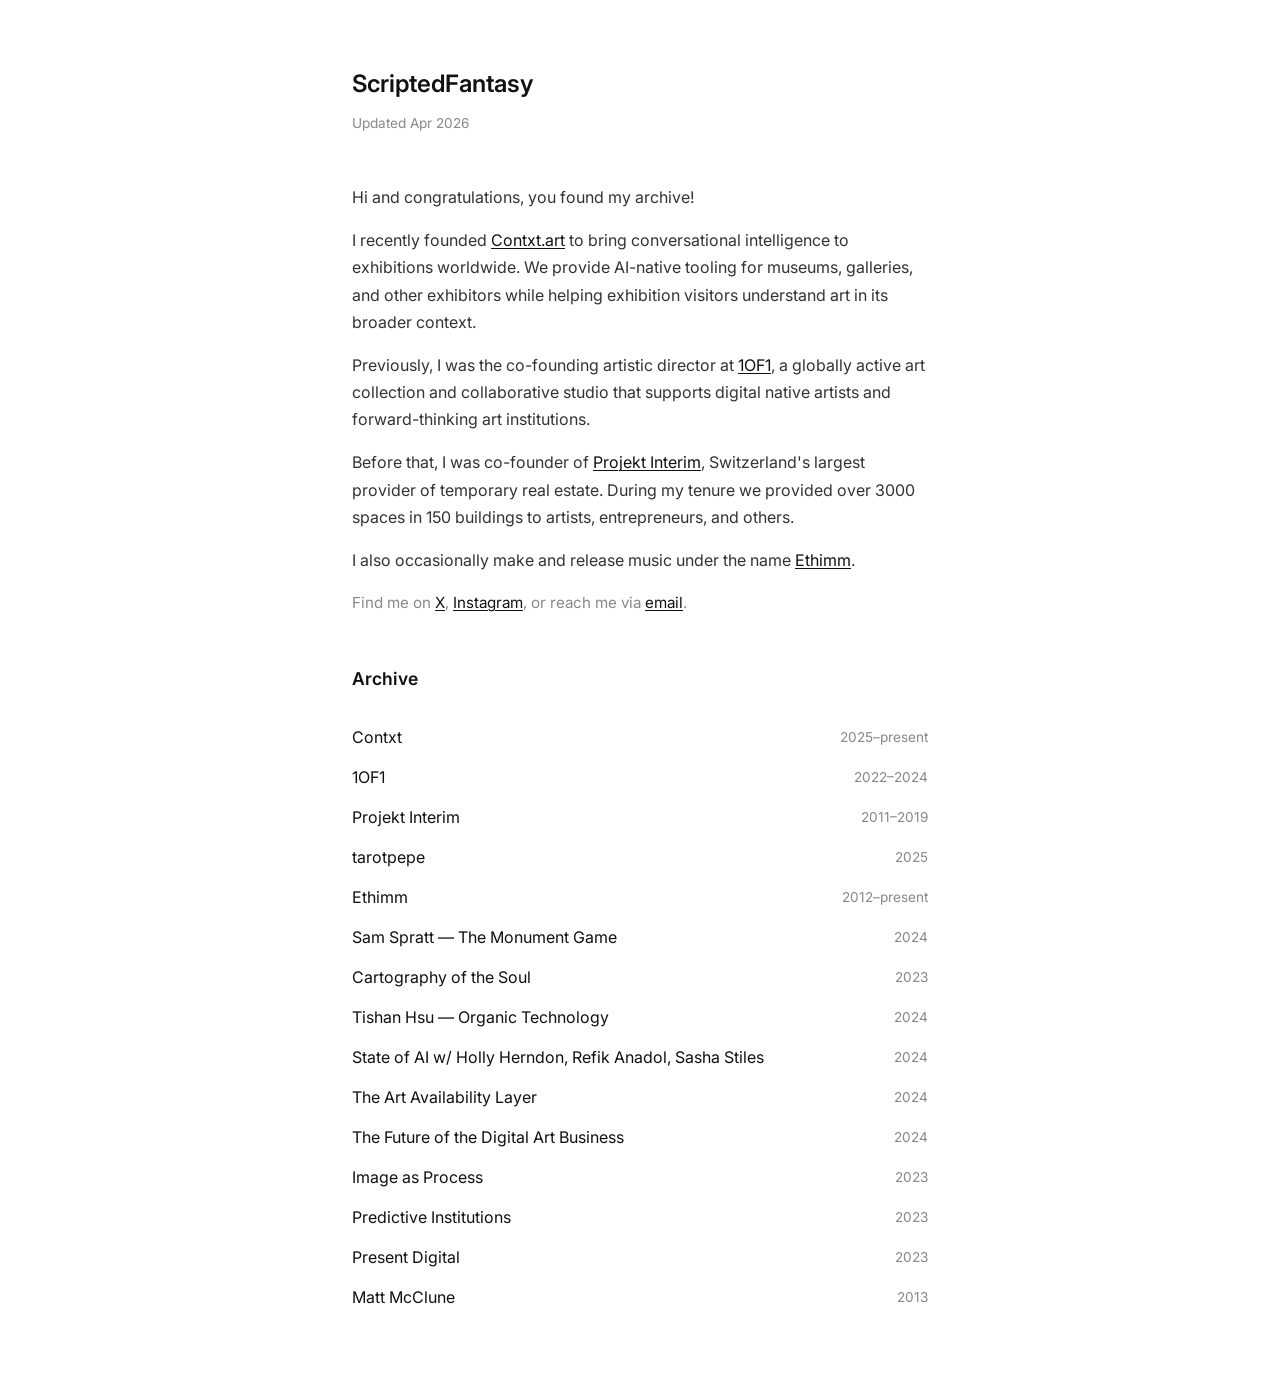
==== index.html @ c8d17e35 "Site rebuild: static HTML with accordion layout, all content from Cargo export - Single-page archive" ====
<!DOCTYPE html>
<html lang="en">
<head>
  <meta charset="utf-8">
  <meta name="viewport" content="width=device-width, initial-scale=1">
  <title>ScriptedFantasy</title>
  <meta name="description" content="ScriptedFantasy — Companies, projects, curated writing, and public speaking by Lukas Amacher.">
  <meta property="og:title" content="ScriptedFantasy">
  <meta property="og:description" content="Companies, projects, curated writing, and public speaking.">
  <meta property="og:type" content="website">
  <meta property="og:url" content="https://scriptedfantasy.net/">
  <link rel="canonical" href="https://scriptedfantasy.net/">
  <link rel="preconnect" href="https://fonts.googleapis.com">
  <link rel="preconnect" href="https://fonts.gstatic.com" crossorigin>
  <link rel="stylesheet" href="https://fonts.googleapis.com/css2?family=Inter:wght@400;500;600&display=swap">
  <link rel="stylesheet" href="/css/style.css">
  <script type="application/ld+json">
  {
    "@context": "https://schema.org",
    "@type": "Person",
    "url": "https://scriptedfantasy.net",
    "sameAs": [
      "https://x.com/scrptdfntsy",
      "https://www.instagram.com/scriptedfantasy/"
    ],
    "knowsAbout": ["digital art", "art collecting", "AI art", "curation", "music production"],
    "affiliation": [
      { "@type": "Organization", "name": "Contxt", "url": "https://contxt.art" },
      { "@type": "Organization", "name": "1OF1" },
      { "@type": "Organization", "name": "Projekt Interim" }
    ]
  }
  </script>
</head>
<body>

  <header class="site-header">
    <h1>ScriptedFantasy</h1>
    <time datetime="2026-04">Updated Apr 2026</time>
  </header>

  <section class="bio" aria-label="About">
    <p>Hi and congratulations, you found my archive!</p>
    <p>I recently founded <a href="https://contxt.art/" target="_blank" rel="noopener">Contxt.art</a> to bring conversational intelligence to exhibitions worldwide. We provide AI-native tooling for museums, galleries, and other exhibitors while helping exhibition visitors understand art in its broader context.</p>
    <p>Previously, I was the co-founding artistic director at <a href="#1of1">1OF1</a>, a globally active art collection and collaborative studio that supports digital native artists and forward-thinking art institutions.</p>
    <p>Before that, I was co-founder of <a href="#projekt-interim">Projekt Interim</a>, Switzerland's largest provider of temporary real estate. During my tenure we provided over 3000 spaces in 150 buildings to artists, entrepreneurs, and others.</p>
    <p>I also occasionally make and release music under the name <a href="#ethimm">Ethimm</a>.</p>
    <p class="contact">
      Find me on <a href="https://x.com/scrptdfntsy" target="_blank" rel="noopener">X</a>,
      <a href="https://www.instagram.com/scriptedfantasy/" target="_blank" rel="noopener">Instagram</a>,
      or reach me via <a href="mailto:hello@scriptedfantasy.net">email</a>.
    </p>
  </section>

  <section aria-label="Archive">
    <h2 class="section-title">Archive</h2>

    <details class="accordion" id="contxt">
      <summary>
        <span class="accordion-title">Contxt</span>
        <time datetime="2025">2025–present</time>
      </summary>
      <article class="accordion-content">
        <p><a href="https://contxt.art/" target="_blank" rel="noopener">contxt.art</a> — Conversational intelligence for exhibitions worldwide. AI-native tooling for museums, galleries, and exhibitors.</p>
      </article>
    </details>

    <details class="accordion" id="1of1">
      <summary>
        <span class="accordion-title">1OF1</span>
        <time datetime="2022/2024">2022–2024</time>
      </summary>
      <article class="accordion-content">
        <p>I co-founded 1OF1 early 2022 and remained there as artistic and managing director until the end of 2024. 1OF1 collaborates with forward thinking artists and institutions by collecting, contextualizing and supporting art of the digital age.</p>
        <p>At 1OF1, we built a 40M USD art collection and supported artists and institutions in a variety of ways. We dedicated ourselves to identifying and preserving the defining 21st-century artworks and empowered our artists actively with tailor made collaborative projects, while tackling challenges that are native to digital first collecting.</p>
        <p>During my time as co-founding artistic and managing director 1OF1 collaborated with venues such as MoMA, NYC, M+, Hong Kong, Serpentine Galleries, London, Castello di Rivoli, Torino, Crystal Bridges, Bentonville among others. We executed projects with Beeple, Refik Anadol, Holly Herndon &amp; Mat Dryhurst, Urs Fischer, Sasha Stiles, and many other artists.</p>

        <h3>The Call — Holly Herndon &amp; Mat Dryhurst</h3>
        <p>A collaboration between artists Holly Herndon and Mat Dryhurst, and Serpentine Arts Technologies, The Call proposes new cultural, legal, and technical rituals for art in the age of AI and was proudly supported by 1OF1.</p>
        <figure><img src="/assets/media/Projects_The-Call_SerpentineGallery_HHMD03119_B2-1335x1001.jpg" alt="The Call installation at Serpentine Gallery" loading="lazy"></figure>
        <figure><img src="/assets/media/Projects_The-Call_SerpentineGallery_HHMD03131_B2-1336x1001.jpg" alt="The Call installation view at Serpentine Gallery" loading="lazy"></figure>
        <figure><img src="/assets/media/Projects_The-Call_SerpentineGallery_HHMD03452_B2-751x1001.jpg" alt="The Call detail view at Serpentine Gallery" loading="lazy"></figure>
        <p class="press-links">Selected Press: <a href="https://www.theartnewspaper.com/2024/10/04/all-together-now-artists-holly-herndon-and-mat-dryhurst-ai-choir-serpentine" target="_blank" rel="noopener">Art Newspaper</a>, <a href="https://artreview.com/holly-herndon-and-mat-dryhurst-the-ghosts-of-machine-learning-serpentine-artificial-intelligence/" target="_blank" rel="noopener">ArtReview</a>, <a href="https://www.anothermag.com/art-photography/15858/art-in-the-age-of-ai-holly-herndon-mat-dryhurst-with-hans-ulrich-obrist" target="_blank" rel="noopener">AnOther Mag</a>, <a href="https://www.e-flux.com/criticism/641034/holly-herndon-and-mat-dryhurst-s-the-call" target="_blank" rel="noopener">e-flux</a></p>

        <h3>Refik Anadol — Unsupervised &amp; Echoes of the Earth</h3>
        <p>1OF1 supported significant exhibitions by Refik Anadol including Unsupervised at MoMA, NYC and Echoes of the Earth, Living Archive at Serpentine Galleries in London.</p>
        <figure><img src="/assets/media/Collection_Images_Refik-Anadol---Serpentine-1.jpg" alt="Refik Anadol exhibition at Serpentine Galleries" loading="lazy"></figure>
        <figure><img src="/assets/media/Collection_Images_Refik-Anadol---Serpentine-2.jpg" alt="Refik Anadol Echoes of the Earth at Serpentine" loading="lazy"></figure>
        <figure><img src="/assets/media/Projects_Unsupervised_Unsupervised.jpg" alt="Refik Anadol Unsupervised at MoMA" loading="lazy"></figure>
        <p class="press-links">Selected Press: <a href="https://www.artforum.com/news/moma-acquires-refik-anadols-unsupervised-517497/" target="_blank" rel="noopener">Artforum</a>, <a href="https://www.culturedmag.com/article/2023/02/14/refik-anadol-artificial-intelligence-artist" target="_blank" rel="noopener">Cultured</a>, <a href="https://www.nytimes.com/2022/12/15/arts/design/refik-anadol-unsupervised-moma-review.html" target="_blank" rel="noopener">NYT</a>, <a href="https://www.rightclicksave.com/article/the-interview-refik-anadol-moma" target="_blank" rel="noopener">Right Click Save</a>, <a href="https://www.theartnewspaper.com/2024/04/05/on-process-refik-anadol-seeks-to-demystify-ai-art-by-showing-how-it-is-put-together" target="_blank" rel="noopener">Art Newspaper</a>, <a href="https://www.economist.com/culture/2024/02/20/refik-anadols-use-of-ai-has-made-him-the-artist-of-the-moment" target="_blank" rel="noopener">Economist</a></p>

        <h3>Beeple — Human One World Tour</h3>
        <p>1OF1 initiated a global world tour of Beeple's seminal Human One with stops at Castello di Rivoli, M+, Crystal Bridges, Deji Museum and Mori Art Museum.</p>
        <figure><img src="/assets/media/Projects_Human-One_H1-at-CB.jpg" alt="Beeple Human One at Crystal Bridges" loading="lazy"></figure>
        <figure><img src="/assets/media/Projects_Human-One_H1-Castello-Square.jpg" alt="Beeple Human One at Castello di Rivoli" loading="lazy"></figure>
        <p class="press-links">Selected Press &amp; Curatorial Writing: <a href="https://www.castellodirivoli.org/en/mike-winkelmann-alias-beeple-in-conversation-with-carolyn-christov-bakargiev-season-ii-episode-i/" target="_blank" rel="noopener">Everymonths</a>, <a href="https://www.mplus.org.hk/en/magazine/critique-on-digital-artist-beeple-nft-artwork-everydays-and-video-sculpture-human-one/" target="_blank" rel="noopener">An Infinite Journey in the Virtual Realm</a>, <a href="https://www.wsj.com/arts-culture/fine-art/the-latest-sign-that-beeple-has-truly-arrived-an-exhibit-at-an-italian-art-museum-11649682005" target="_blank" rel="noopener">WSJ</a>, <a href="https://www.sueddeutsche.de/kultur/carolyn-christov-bakargiev-kunst-zeitgenoessische-kunst-beeple-nft-1.5591423" target="_blank" rel="noopener">Sueddeutsche Zeitung</a>, <a href="https://artasiapacific.com/people/walking-into-the-future-interview-with-beeple" target="_blank" rel="noopener">Art Asia Pacific</a>, <a href="https://www.theartnewspaper.com/2023/07/27/beeple-sculpture-human-one-crystal-bridges-museum" target="_blank" rel="noopener">Art Newspaper</a>, <a href="https://www.chinadailyhk.com/hk/article/304530" target="_blank" rel="noopener">China Daily</a></p>
      </article>
    </details>

    <details class="accordion" id="projekt-interim">
      <summary>
        <span class="accordion-title">Projekt Interim</span>
        <time datetime="2011/2019">2011–2019</time>
      </summary>
      <article class="accordion-content">
        <p>I co-founded Projekt Interim, Switzerland's largest provider for temporary real-estate targeted towards artists, creatives, startups and others in 2011. I bootstrapped the project from scratch with my partners and remained with the company until 2019. When I left, we had 3000 tenants in 150 properties across Switzerland.</p>
      </article>
    </details>
    <details class="accordion" id="tarotpepe">
      <summary>
        <span class="accordion-title">tarotpepe</span>
        <time datetime="2025">2025</time>
      </summary>
      <article class="accordion-content">
        <p>In early 2025 I generated a suite of Pepe themed tarot cards and built a chatbot on the eliza framework available on telegram and X. Pepe, like tarot, is the perfect vessel for projection. Both their meanings are relative and they are regularly co-opted by a variety of sociodemographic groups and contexts for their own respective purposes.</p>
        <p>tarotpepe's character is geared towards the crypto community, trained on jungian psycho-analytics, meme-theory and market philosophy. He delivers uncannily funny advice and help in all types of life situations. Currently active on telegram and X.</p>
        <figure><img src="/assets/media/tarotpepe.png" alt="tarotpepe tarot card designs" loading="lazy"></figure>
      </article>
    </details>

    <details class="accordion" id="ethimm">
      <summary>
        <span class="accordion-title">Ethimm</span>
        <time datetime="2012">2012–present</time>
      </summary>
      <article class="accordion-content">
        <p>I write, sing, perform and produce under the name Ethimm since 2012 through labels Light of other Days, Subject to Restriction Discs and my own No Sense Necessary.</p>
        <h3>Selected Records</h3>
        <iframe style="border:0;width:100%;height:120px;" src="https://bandcamp.com/EmbeddedPlayer/album=1151545200/size=large/bgcol=ffffff/linkcol=0687f5/tracklist=false/artwork=small/transparent=true/" seamless loading="lazy"><a href="https://ethimm.bandcamp.com/album/emergency-exit">Emergency Exit by Ethimm</a></iframe>
        <iframe style="border:0;width:100%;height:120px;" src="https://bandcamp.com/EmbeddedPlayer/track=3623197472/size=large/bgcol=ffffff/linkcol=0687f5/tracklist=false/artwork=small/transparent=true/" seamless loading="lazy"><a href="https://ethimm.bandcamp.com/track/emotional-men">Emotional Men by Ethimm</a></iframe>
        <iframe style="border:0;width:100%;height:120px;" src="https://bandcamp.com/EmbeddedPlayer/album=468072079/size=large/bgcol=ffffff/linkcol=0687f5/tracklist=false/artwork=small/transparent=true/" seamless loading="lazy"><a href="https://ethimm.bandcamp.com/album/ethimm-remixes-ft-prins-thomas-fuga-ronto-gabe-gurnsey">Ethimm Remixes ft Prins Thomas, Fuga Ronto &amp; Gabe Gurnsey</a></iframe>
        <iframe style="border:0;width:100%;height:120px;" src="https://bandcamp.com/EmbeddedPlayer/album=290574566/size=large/bgcol=ffffff/linkcol=0687f5/tracklist=false/artwork=small/transparent=true/" seamless loading="lazy"><a href="https://ethimm.bandcamp.com/album/ethimm">Ethimm by Ethimm</a></iframe>
        <iframe style="border:0;width:100%;height:120px;" src="https://bandcamp.com/EmbeddedPlayer/album=3419187337/size=large/bgcol=ffffff/linkcol=0687f5/tracklist=false/artwork=small/transparent=true/" seamless loading="lazy"><a href="https://ethimm.bandcamp.com/album/golden-days">Golden Days by Ethimm</a></iframe>

        <h3>Selected Performances</h3>
        <figure><iframe width="100%" height="315" src="https://www.youtube.com/embed/rgQZSJ_12Vc" frameborder="0" allowfullscreen loading="lazy" title="Ethimm performance"></iframe></figure>
        <figure><iframe width="100%" height="315" src="https://www.youtube.com/embed/Q2pjCL9_QSs" frameborder="0" allowfullscreen loading="lazy" title="Ethimm performance"></iframe></figure>
        <figure>
          <a href="https://www.3sat.de/kultur/musik/ethimm-102.html" target="_blank" rel="noopener"><img src="/assets/media/Bildschirmfoto-2025-05-07-um-11.52.04.png" alt="Ethimm on 3sat" loading="lazy"></a>
          <figcaption>Ethimm on 3sat</figcaption>
        </figure>
        <p class="press-links">Selected Press: <a href="https://www.srf.ch/audio/ch-beats/vinylwoche-ethimm-bringt-sein-album-als-180-gramm-platte-raus?id=e909a1fc-53b0-4f5a-a05a-c1313ed43b34" target="_blank" rel="noopener">SRF</a>, <a href="https://www.coeval-magazine.com/coeval/ethimm" target="_blank" rel="noopener">Coeval</a>, <a href="https://45rpm.ch/ethimm-on-his-new-album-and-why-hes-experimenting-with-nfts/" target="_blank" rel="noopener">45RPM</a></p>
      </article>
    </details>
    <details class="accordion" id="sam-spratt">
      <summary>
        <span class="accordion-title">Sam Spratt — The Monument Game</span>
        <time datetime="2024">2024</time>
      </summary>
      <article class="accordion-content">
        <p>In 2024 I curated Sam Spratt's debut exhibition The Monument Game at Docks Cantiere Cucchini in Venice, Italy, during the Venice Biennale. The show was reviewed by <a href="https://www.artnews.com/art-news/artists/venice-biennale-sam-spratt-art-exhibition-monument-game-nfts-1234703518/" target="_blank" rel="noopener">Artnews</a>.</p>
        <figure><img src="/assets/media/Projects_TMG_TheMonumentGame-4-web.jpeg" alt="The Monument Game exhibition view" loading="lazy"></figure>
        <p>What is the role of painting in the rapidly changing world of digital media? In Sam Spratt's singular vision, painting becomes an intimate invitation for collective personal rediscovery. A series of refracted portraits, his Luci paintings follow an individual's attempt to outgrow atomization and learn to connect to a network larger than oneself. Based on the theme of reawakening, which emerged in Spratt's work following a catalytic event in his own life, Luci's world is inspired by our early hominid origins, Solomon's teachings on veracity, and the timeless hero's journey of pilgrimage, speaking to humankind's universal hopes and struggles, alongside the innate need for connection.</p>
        <p>In The Monument Game, Sam Spratt invites viewers to contemplate the many paths a life can take and how each decision results in divergent futures. Originally conceived as an online community experience and the game was first executed in August 2023. In Venice, The Monument Game debuts in physical space, challenging visitors via participatory mechanics to add to the work by leaving behind observations, feelings, thoughts, critiques, or confessions. The Monument Game asks the collective: are we all looking at the same world? Its players individually answer this question with a piece of their own lives: a communal digital varnish atop the artwork, written into the data of its surface in perpetuity. Sam Spratt offers a masterful take on the possibilities of digital painting, leveraging emergent social structures of online communities. In his practice he develops distinct roles for his collectors, viewers, and commentators, rendering them as players that are asked to challenge and support each other, acutely reflecting the realities of a contemporary life online.</p>
        <figure><img src="/assets/media/Projects_TMG_TheMonumentGame-14-web.jpeg" alt="The Monument Game installation" loading="lazy"></figure>
        <figure><img src="/assets/media/Projects_TMG_TheMonumentGame-3-web.jpeg" alt="The Monument Game detail" loading="lazy"></figure>
        <figure><img src="/assets/media/Projects_TMG_TheMonumentGame-6-web.jpeg" alt="The Monument Game overview" loading="lazy"></figure>
        <p class="press-links">Selected Press: <a href="https://www.artnews.com/art-news/artists/venice-biennale-sam-spratt-art-exhibition-monument-game-nfts-1234703518/" target="_blank" rel="noopener">Artnews</a>, <a href="https://www.artribune.com/progettazione/new-media/2024/05/mostre-arte-digitale-venezia/" target="_blank" rel="noopener">Artribune</a>, <a href="https://coolhunting.com/design/six-spectacular-art-interventions-during-the-60th-venice-biennale/" target="_blank" rel="noopener">Coolhunting</a>, <a href="https://art-frame.org/index.php/2024/05/10/stories-of-ruptures-and-rebirths-sam-spratts-the-monument-game-in-venice/" target="_blank" rel="noopener">Artframe</a>, <a href="https://outland.art/mitchell-f-chan-venice-diary/" target="_blank" rel="noopener">Outland</a></p>
      </article>
    </details>

    <details class="accordion" id="cartography-of-the-soul">
      <summary>
        <span class="accordion-title">Cartography of the Soul</span>
        <time datetime="2023">2023</time>
      </summary>
      <article class="accordion-content">
        <figure><img src="/assets/media/Projects_Cartography_Cartography-of-the-Soul---Exhibition-Space.jpg" alt="Cartography of the Soul exhibition space" loading="lazy"></figure>
        <p>In 2023 I curated a digital art auction in collaboration with Christie's featuring a group of artworks donated by visionary artists to benefit the Multidisciplinary Association for Psychedelic Studies (MAPS). More than 30 new works were sold — many of which reflect the artists' own profound experiences with psychedelics — from Holly Herndon &amp; Mat Dryhurst, Maya Man, Dustin Yellin, Sam Spratt, Nadya Tolokonnikova and more.</p>
        <figure><img src="/assets/media/PS2023-267-tn-qfozmunqw4z0vavlt51pjhn7l5tzipgoxfgw7kn6ls.jpg" alt="Cartography of the Soul at Christie's" loading="lazy"></figure>
        <p>Coinciding with Psychedelic Science 2023, Cartography of the Soul was exhibited at the conference in Denver, Colorado from 21–23 June 2023 including a panel talk with artists Nadya Tolokonnikova, Dustin Yellin and Mad Dog Jones. Select highlights on view at Christie's New York from 23–27 June. Sale proceeds were donated to support the research and public education of life-saving psychedelic therapies led by MAPS, a 501(c)(3) non-profit organization founded in 1986.</p>
        <p>Artnet's Richard Whiddington commented: There's a hazy line to be drawn from the psychedelia of the 1960s through to the decentralization maxim of today's blockchain revolution. Both ends share a deep dissatisfaction with the status quo and it was, to some degree, the countercultural spirit of California's hippie movement that fed the Silicon Valley boom. Today, the digital world these dreamers-turned-tech-moguls created is one that Web3 is both building off and rejecting. Some of the works curated by Christie's and 1OF1 wink at this history. [...] More powerful, 1OF1's Lukas Amacher argued, is thinking about the show holistically rather than its composite parts. "True to mycelia's decentralized structure, rather than choosing works from artists, this show was asking them to contribute to a network of ideas," he said. "Mycelia and plant networks have the same governance properties as Web3. The whole is about the network of nodes rather than the individual nodes."</p>
        <p class="press-links">Selected Press: <a href="https://news.artnet.com/market/christies-is-selling-mind-bending-nfts-by-artists-mad-dog-jones-nadya-tolokonnikova-and-more-to-benefit-psychedelic-research-2327053" target="_blank" rel="noopener">Artnet</a>, <a href="https://nftnow.com/news/christies-3-0-presents-cartography-of-the-soul-to-benefit-psychedelic-studies/" target="_blank" rel="noopener">NFTnow</a></p>
      </article>
    </details>

    <details class="accordion" id="tishan-hsu">
      <summary>
        <span class="accordion-title">Tishan Hsu — Organic Technology</span>
        <time datetime="2024">2024</time>
      </summary>
      <article class="accordion-content">
        <figure><img src="/assets/media/Bildschirmfoto-2025-05-06-um-18.00.20.png" alt="Tishan Hsu exhibition view" loading="lazy"></figure>
        <p><em>A Conversation with Tishan Hsu by Scriptedfantasy</em><br>Published in Twin Magazine</p>
        <p>What is the place of our body in an increasingly technocratic social reality? What does the black mirror actually do to our physical being? Where's the boundary between the natural and the artificial? While we might not have direct answers to these questions, Tishan Hsu has been addressing them since the 80s. His work feels like memories from a future that is painfully present, a twisted deja vu of sorts. While otherworldly in appearance and unique in its gestalt, it paradoxically evokes a feeling of deep familiarity, a balance very few artists that work around topics of technology achieve. His paintings, sculptures and room spanning installations play in a genre of their own. Eerie at first glance, hypnotic at second, visceral at third. They are meticulously crafted, self-contained entities that obfuscate the relationship between viewer and work. Are we looking at the work, or is the work looking at us?</p>
        <p>With the uptick in all things digital in recent years, Tishan Hsu's endeavors found wider recognition only recently, despite his long-standing efforts. It's almost as if the work relates to the human condition of our time, with the caveat that Hsu understood that condition long before the rest of society did. He balances the polished and the organic, soft skin tones with entrancing patterns and colors. His printed surfaces have few entry points for the onlooker, much like many of the screens that govern our lives. They often incorporate body like orifices blending the object with the organic entity contained within. It is just beneath that surface, that the work draws you in and gets under your skin.</p>

        <p><strong>SF: You've been working around the topics of technology and the body since the '80s. How has your view evolved since then and how have things materialized over the last 40 years?</strong></p>
        <p>TH: The initial sense I had about technology is still there. The difference today is that I see how that sense has manifested and entered into "reality", not only in the culture that I live in, but the world. All of that was unimagined. My work was much more abstract initially, which made it harder for people to understand what I was trying to do. I really was trying to create a different syntax to visualize my ideas, a rather abstract, theoretical endeavor. I couldn't - didn't imagine that I would eventually do it, but it was worth a try. It was a pursuit that got me up in the morning, independent of the art world. [...] One evolution that I didn't anticipate was how technologies would become available to artists. I could imagine technological developments around the telephone, the radio, surveillance, computing and word processing, but not how these technologies would enter into a process of visualization for artists. That evolution slowly enabled what I was trying to do, where the process of doing the work also became what the work was originally about. My recent work is not that far from my early work, but the biggest change is that the works are inherently technological, particularly with the recent development of AI in imaging.</p>

        <p><strong>SF: Looking through pictures of your studio your tools look very analog, much like those of a painter. Have the tools and your process changed over time?</strong></p>
        <p>TH: That opens a very theoretical question in art. We are currently at a major transitional inflection point, where all the terms we use are in flux. [...] My training was in rigorous Western painting and also in architecture. I was taken by minimalist and post-minimalist work that was shown in New York when I was a student. [...] Looking for my own syntax that would hold up to the kind of experience I had looking at Western art was a tall order. It was very important to maintain a sense of the body in the work. Making something about technology only is very easy. You just experiment with the tech. Making something only about the body would be more figurative, but equally easy. Balancing the two convincingly made it much more challenging.</p>

        <p><strong>SF: Considering the shift in terminology, from cyberspace back then to the metaverse today, I feel like we've moved from the idea of going online as ourselves to being online through various avatars. I was wondering if that shift had any implications on your work?</strong></p>
        <p>TH: The social impacts are the most visible, they are the ones that the public has access to and we all experience. However, what's going on right now in biotech and the medical field are equally or more pivotal for the future. [...] In terms of the metaverse and my work, it's in some ways implied. If you see my work at the gallery, the body is very much of the technology. It's not like the body going into technology. And I see the metaverse just as an interface with our everyday life in which we are entering more and more into a technological world.</p>

        <p><strong>SF: It's almost like the Turing test doesn't only prove that the entity tested is a robot that has human capabilities, but also proves that the tester is a robot.</strong></p>
        <p>TH: Correct. [...] In terms of my work, I am really just asking the question "Where are we in this unprecedented transition of technology, something that we created, into our 'organic' lives?". The next step is to say that technology is really just an extension of our organicity, of our humanness. And if that is so, then what's wrong with us becoming artificially intelligent? The culture really hasn't quite gotten there yet. All I wanted to do was make the statement that there is something new happening, and ask what it is and where our bodies are in it?</p>

        <p><strong>SF: I've seen your work framed in a dystopian context a few times. Do you find that framing accurate?</strong></p>
        <p>TH: Labeling my work as dystopian provides a kind of answer, but it's not that simple. [...] My sense of things is that if we're going to solve the environmental problems, it's going to be through a technological solution. On top of that, there's going to be a new nature that's going to be synthetic, but will deliver the properties we need to sustain ourselves. [...] It's very powerful to see that it took less than a generation for nature to take over again in Chernobyl. The nuclear bomb didn't completely annihilate everything which makes me somewhat optimistic.</p>

        <figure><img src="/assets/media/Bildschirmfoto-2025-05-06-um-18.00.50.png" alt="Tishan Hsu artwork" loading="lazy"></figure>
        <figure><img src="/assets/media/Bildschirmfoto-2025-05-06-um-18.01.07.png" alt="Tishan Hsu artwork" loading="lazy"></figure>
      </article>
    </details>

    <details class="accordion" id="state-of-ai">
      <summary>
        <span class="accordion-title">State of AI w/ Holly Herndon, Refik Anadol, Sasha Stiles</span>
        <time datetime="2024">2024</time>
      </summary>
      <article class="accordion-content">
        <p>Panel conversation with Sasha Stiles, Refik Anadol &amp; Holly Herndon.<br><em>1OF1 Summer Jam, Art Basel 2024</em></p>
        <figure>
          <iframe src="https://platform.twitter.com/embed/Tweet.html?id=1857081536589279680&theme=light" frameborder="0" allowfullscreen style="width:100%;min-height:550px;" loading="lazy" title="1OF1 tweet about State of AI panel"></iframe>
        </figure>
      </article>
    </details>

    <details class="accordion" id="art-availability-layer">
      <summary>
        <span class="accordion-title">The Art Availability Layer</span>
        <time datetime="2024">2024</time>
      </summary>
      <article class="accordion-content">
        <p><em>Written for the 1OF1 Editorial, 2024</em></p>
        <figure><img src="/assets/media/Sitterwerk.jpg" alt="Sitterwerk library" loading="lazy"></figure>
        <p>The data availability layer has been all the rage as of late. But what about the art availability layer? While the space's combined activities and achievements have been remarkable, to my knowledge we have not seen an easy-to-use tool to sort through contextual information on artists and artworks, exhibitions, publications, reviews, general discourse, and so forth. The space has infinite interesting stories to tell, yet we have no efficient mechanism to sort through them. Could this be the result of a general overfocus on individual works, and an imbalance between publishing and archiving?</p>
        <p>One of my favorite artists is Piet Mondrian. His painting helped me understand the term "oeuvre": the achievements of an artistic life that are more than the sum of its parts. Most of you will know Mondrian for his paintings of black lines and colored rectangles. Fewer will know that he started out painting naturalistic still lifes and landscapes. The isolated work, while beautiful, only tells a limited story. What is most interesting about Mondrian is how he went from Wood with Beech Trees to Composition II. I'll leave it to the reader to dig into details here but I can promise that viewing his trajectory from one to the other is a mind-blowing experience. One will find a stringent, multi-decade progression towards the abstract - the development of a true artistic vision.</p>
        <p>Measuring artistic achievements in decades and not weeks stands somewhat at odds with how we look at most work in the digital landscape. Most user experience is centered around the individual piece. In result, we usually aggregate information about an artist manually by scrolling through half a dozen webpages and spending copious amounts of time on X to miss none of the discourse. With the wealth and transparency of information in our space, I feel like this could be optimized. What if we pulled the artist into focus, rather than the individual work? Artist centric design would likely yield more contextual information and would give collectors and enthusiasts a much more comprehensive overview and understanding of what they are looking at.</p>
        <p>Publishing as a value driver shouldn't be underestimated either. "An exhibition that was not published didn't happen in 10 years time" was told to us by the great Pamela Joyner, who through her activist collecting style remains one of the driving forces behind the rightful inclusion of many POC artists in countless American institutions. Through her continuous efforts she helps to offer new, more inclusive readings of art history and uncovers what had previously been ignored. She made publishing about shows and artists an integral part of her activities. Only by nurturing meaningful stories do they not get swept away in the ocean of information. Durability directly correlates to diligent archiving of equally diligent publishing, which ultimately carries an artistic position through time. The longer it's carried, the more lindy it gets. Da Vinci's Mona Lisa is the Mona Lisa because many more people know about her than have seen her. In a way, the work is even more of a feat in publishing, than painting.</p>
        <p>So where is the Dapp that allows me to sort through information on art in the digital age and enshrines all of it on-chain? I imagine a product where I can type in Ix Shells and get the aggregate information on all works across her various contracts, minted and possibly unminted, all exhibitions and projects, and all the important bits of discussion. I want an overview of off-space, gallery and museum shows, publication histories, critical writing, event participations, award honors, philanthropic contributions, commissions, partnerships and collaborations, screenings, talks, X spaces, and so forth.</p>
        <p>A tool like this would not just facilitate further understanding of our space and its artists but also greatly contribute to the lindy effect of the important cultural milestones that come from it. Simply aggregating tweets around specific pieces and grouping them by artists could provide another metaphorical 50 shades of color to an oeuvre. This tool could quickly become the center of our space. The most successful marketplace in 5 years time might not be a marketplace at all, but an archive with a marketplace attached to it. Chain-agnostic of course. "Information wants to be free" goes the old hacker trope. It turns out that information mostly wants to be stored, sorted and not forgotten.</p>
      </article>
    </details>

    <details class="accordion" id="future-of-art-business">
      <summary>
        <span class="accordion-title">The Future of the Digital Art Business</span>
        <time datetime="2024">2024</time>
      </summary>
      <article class="accordion-content">
        <p>Panel conversation.<br><em>Art Business Conference Dubai, 2024</em></p>
        <figure><iframe width="100%" height="315" src="https://www.youtube.com/embed/_aQOpDqxXoc" frameborder="0" allowfullscreen loading="lazy" title="Future of the Digital Art Business panel"></iframe></figure>
      </article>
    </details>

    <details class="accordion" id="image-as-process">
      <summary>
        <span class="accordion-title">Image as Process</span>
        <time datetime="2023">2023</time>
      </summary>
      <article class="accordion-content">
        <p><em>Written for the 1OF1 Editorial, 2023</em></p>
        <figure><img src="/assets/media/Image-as-process.jpg" alt="Image as Process" loading="lazy"></figure>
        <p>Artistic innovation has long been driven by technology. Even the very basic building blocks of what we consider art today were invented at some point: The stained glass seen in many churches; tubes and palettes that allowed artists to paint outside; silkscreen printing; the camera and image editing software many painters use to make their work.</p>
        <p>In a conversation with Refik Anadol at the recent Global Art Forum, Hans-Ulrich Obrist observed: "Artworks are fundamentally changing. They are becoming infinite." Anyone who has played with a GAN can attest to this. The image as a final result has made way for the image as a process. In generative technology, every image is a mere stepping stone to its next iteration. But is this also true in a sociological sense? Think of how market forces drive image-making on Instagram: Every "successful" page looks the same, the norm for the image style-du-jour is distilled in hyperspeed and gets widely distributed within days if not hours. Ranking algorithms make it almost impossible to break out of commonly accepted visual conventions. This great middening has doubtlessly changed our perception of the image as a carrier of information. The image's final result carries less meaning than the process the image lives through. Proof in point: Pepe the Frog stumbled through comics, artworks, politics, social unrest, and cryptocurrencies. A pretty epic journey for a stoner frog.</p>
        <p>Artworks, of course, were never static. Their meaning continuously evolved through their changing context. However, I suspect that in the future, many artworks will not only evolve through context, but the much-loathed word "content" as well. Take Beeple's HUMAN ONE for example: Its juxtaposition with Francis Bacon's Study for Portrait IX at Castello di Rivoli illustrates this point very well. Both depict a subject of their time. In Bacon's study, we're looking at a man after the Second World War, stripped of his agency, sitting in the box that is his mental prison, contemplating the horrors of what just had happened. With no hands and no feet, he is clearly not going anywhere and is damned to stay put. HUMAN ONE, on the other hand, moves about. As the Metaverse's first native, they walk at a steady pace through an ever-changing environment. Yet they stand still in physical space, subject to the whims of the artist who put them in the box and the curators that placed the box at a specific place in the museum. Both are prisoners of their time: one of WWII, the other of the Metaverse. The difference is that the latter will keep expanding.</p>
        <p>While Bacon's study categorically remains Bacon's study, HUMAN ONE promises to be HUMAN ONE only conditionally, as was experienced at the opening of its second museum show, at M+ in Hong Kong. There the explorer was, in the same shiny metal box as in Castello, but something about them was different. The clothes had slightly changed, and the backdrop was a new one. The darkness of the Ukraine war had made space for colorful flower arrangements, sprouting like springtime on steroids. The environment got more abstract, flowers morphed into fireworks, fireworks morphed into planets, and planets decayed into the abyss. HUMAN ONE's environment went from harsh realism to speculative adventure. The explorer itself had altered too. Their clothes were slightly different, the backpack changed, a Castello di Rivoli patch appeared on it, akin to a sticker you brought home from your last vacation. The figure was aging! I couldn't help but think, how would the world be different had Mona Lisa aged, rather than being frozen in time? What once was meant to be preserved, is now meant to evolve. The time of the completed artwork might just have come to an end.</p>
        <p>Great art is always a reflection of its time and raises fundamental questions about the human condition through the lens of its era. The internet has shaped contemporary culture beyond many people's wildest imaginations. Our offline lives, much like the politics of our time, have become completely memeified. The comical nature of contemporary fashion (MSCHF boots, Loewe's Minnie Pumps, the style of every Berlin-based techno aficionado below the age of 30) is just one example to prove a point. Online many of us conduct ourselves like a brand. Shumon Basar speaks about the everlasting present, as we're stuck in an ongoing bombardment of content and likes and there is no escaping the attention economy. Many find it hard to remember anything that dates back further than 2007 when the iPhone went public and "today" was unleashed. How could art-making not reflect that?</p>
        <p>If the completed artwork is pass&eacute;, is the age of the infinite artwork dawning? Maybe. In the competition for attention, infinite artworks will command more attention than finite artworks. Refik Anadol's Machine Hallucinations at MoMA has broken every record and has been extended multiple times. Just like TV cannot compete with TikTok, a painting cannot compete with the process of painting. Narratives are not final anymore, they are but a stepping stone to the next chapter (Hello Louvre Cinematic Universe). And so are each iteration of Machine Hallucinations or HUMAN ONE. The former will have to change alongside the evolution of MoMA's collection; the latter will evolve one exhibition at a time. Both promise to be infinite. Given the advent of contemporary generative technology, finalizing an image might have become impossible anyway.</p>
      </article>
    </details>

    <details class="accordion" id="predictive-institutions">
      <summary>
        <span class="accordion-title">Predictive Institutions</span>
        <time datetime="2023">2023</time>
      </summary>
      <article class="accordion-content">
        <p>Presentation.<br><em>Global Art Forum Dubai, 2023</em></p>
        <figure><iframe width="100%" height="315" src="https://www.youtube.com/embed/8Mld8lg-xcA" frameborder="0" allowfullscreen loading="lazy" title="Predictive Institutions presentation"></iframe></figure>
      </article>
    </details>

    <details class="accordion" id="present-digital">
      <summary>
        <span class="accordion-title">Present Digital</span>
        <time datetime="2023">2023</time>
      </summary>
      <article class="accordion-content">
        <p>Panel moderation.<br><em>Global Art Forum Dubai, 2023</em></p>
        <figure><iframe width="100%" height="315" src="https://www.youtube.com/embed/Z1_4zuB7q9Y" frameborder="0" allowfullscreen loading="lazy" title="Present Digital panel"></iframe></figure>
      </article>
    </details>

    <details class="accordion" id="matt-mcclune">
      <summary>
        <span class="accordion-title">Matt McClune</span>
        <time datetime="2013">2013</time>
      </summary>
      <article class="accordion-content">
        <p>In 2013 I curated a solo presentation by Matt McClune in Galerie Mark M&uuml;ller's project space alongside Patrick Rohner's Realgar.</p>
        <figure><img src="/assets/media/Galerie-Mark-Mueller_Patrick-Rohner_Matt-McClune19.jpg" alt="Matt McClune exhibition at Galerie Mark Mueller" loading="lazy"></figure>
        <figure><img src="/assets/media/Galerie-Mark-Mueller_Patrick-Rohner_Matt-McClune22.jpg" alt="Matt McClune work detail" loading="lazy"></figure>
        <figure><img src="/assets/media/Galerie-Mark-Mueller_Patrick-Rohner_Matt-McClune21.jpg" alt="Matt McClune exhibition view" loading="lazy"></figure>
      </article>
    </details>
  </section>

  <script>
    function openHash() {
      var id = location.hash.slice(1);
      if (!id) return;
      var el = document.getElementById(id);
      if (el && el.tagName === 'DETAILS') {
        el.open = true;
        el.scrollIntoView({ behavior: 'smooth', block: 'start' });
      }
    }
    openHash();
    window.addEventListener('hashchange', openHash);

    // Re-render Twitter embeds when accordion opens (widgets.js can't find them while hidden)
    document.querySelectorAll('details.accordion').forEach(function(d) {
      d.addEventListener('toggle', function() {
        if (d.open && window.twttr && twttr.widgets) {
          twttr.widgets.load(d);
        }
      });
    });
  </script>

</body>
</html>
---- css/style.css ----
/* ============================================================
   scriptedfantasy.net — Stylesheet
   Mobile-first, semantic, optimized for readability & scrapers
   ============================================================ */

:root {
  --color-bg: #fff;
  --color-text: #333;
  --color-text-muted: #888;
  --color-link: #111;
  --color-link-hover: #555;
  --color-accent: #d6006e;
  --color-border: #e0e0e0;
  --font-body: 'Inter', -apple-system, BlinkMacSystemFont, 'Segoe UI', Helvetica, Arial, sans-serif;
  --font-heading: 'Inter', -apple-system, BlinkMacSystemFont, 'Segoe UI', Helvetica, Arial, sans-serif;
  --max-width: 640px;
  --spacing-section: 3rem;
}

*, *::before, *::after {
  box-sizing: border-box;
  margin: 0;
  padding: 0;
}

html {
  font-size: 16px;
  -webkit-text-size-adjust: 100%;
}

body {
  background: var(--color-bg);
  color: var(--color-text);
  font-family: var(--font-body);
  line-height: 1.7;
  padding: 2rem 1.25rem;
  max-width: var(--max-width);
  margin: 0 auto;
  -webkit-font-smoothing: antialiased;
}

/* ---- Header ---- */

header.site-header {
  margin-bottom: var(--spacing-section);
}

header.site-header h1 {
  font-family: var(--font-heading);
  font-size: 1.5rem;
  font-weight: 600;
  color: var(--color-link);
  margin-bottom: 0.25rem;
}

header.site-header time {
  font-size: 0.85rem;
  color: var(--color-text-muted);
}

/* ---- Bio ---- */

.bio {
  margin-bottom: var(--spacing-section);
}

.bio p {
  margin-bottom: 1rem;
}

.bio p:last-child {
  margin-bottom: 0;
}

/* ---- Links ---- */

a {
  color: var(--color-link);
  text-decoration: underline;
  text-decoration-thickness: 1px;
  text-underline-offset: 2px;
  transition: color 0.15s ease;
}

a:hover {
  color: var(--color-link-hover);
}

/* ---- Section headings ---- */

.section-title {
  font-family: var(--font-heading);
  font-size: 1.1rem;
  font-weight: 600;
  color: var(--color-link);
  margin-bottom: 1.5rem;
}

/* ---- Content sections ---- */

section.content-section {
  margin-bottom: var(--spacing-section);
  border-top: 1px solid var(--color-border);
  padding-top: 2rem;
}

.section-title {
  margin-top: 1rem;
}

/* ---- Year groups ---- */

.year-group {
  margin-bottom: 1.5rem;
}

.year-label {
  font-family: var(--font-heading);
  font-size: 0.85rem;
  font-weight: 600;
  color: var(--color-text-muted);
  margin-bottom: 0.5rem;
}

/* ---- Item list (projects, selected works) ---- */

.item-list {
  list-style: none;
}

.item-list li {
  display: flex;
  justify-content: space-between;
  align-items: baseline;
  padding: 0.4rem 0;
  gap: 1rem;
}

.item-list li a {
  flex: 1;
  min-width: 0;
  white-space: nowrap;
  overflow: hidden;
  text-overflow: ellipsis;
}

.item-list time {
  font-size: 0.85rem;
  color: var(--color-text-muted);
  flex-shrink: 0;
  white-space: nowrap;
}

.badge-new {
  display: inline-block;
  font-family: var(--font-heading);
  font-size: 0.65rem;
  font-weight: 700;
  text-transform: uppercase;
  color: var(--color-accent);
  margin-left: 0.5rem;
  vertical-align: middle;
}

/* ---- Sub-category labels (Curating, Writing, Speaking) ---- */

.sub-category {
  font-family: var(--font-heading);
  font-size: 0.8rem;
  font-weight: 600;
  color: var(--color-text-muted);
  text-transform: uppercase;
  letter-spacing: 0.05em;
  margin-top: 1.25rem;
  margin-bottom: 0.5rem;
}

.sub-category:first-child {
  margin-top: 0;
}

/* ---- Accordion (details/summary) ---- */

.accordion {}

.accordion summary {
  display: flex;
  justify-content: space-between;
  align-items: center;
  padding: 0.4rem 0;
  gap: 0.75rem;
  cursor: pointer;
  list-style: none;
  font-size: 1rem;
  text-decoration: none;
}

.accordion summary::-webkit-details-marker {
  display: none;
}

.accordion summary::marker {
  content: '';
}

/* ---- Title ---- */

.accordion-title {
  flex: 1;
  min-width: 0;
  color: var(--color-link);
  text-decoration: none;
  position: relative;
}

/* Background slide-in on hover */
.accordion summary {
  position: relative;
  z-index: 0;
}

.accordion summary::before {
  content: '';
  position: absolute;
  inset: 0 -0.75rem;
  background: #f0f0f0;
  border-radius: 4px;
  transform: scaleX(0);
  transform-origin: left;
  transition: transform 200ms ease-out;
  z-index: -1;
}

.accordion summary:hover::before,
.accordion[open] summary::before {
  transform: scaleX(1);
}

.accordion summary time {
  font-size: 0.85rem;
  color: var(--color-text-muted);
  flex-shrink: 0;
  white-space: nowrap;
}

.accordion summary:hover .accordion-title {
  color: var(--color-link-hover);
}

/* ---- Content reveal animation ---- */

:root {
  interpolate-size: allow-keywords;
}

.accordion-content {
  padding: 0 0 0;
  overflow: hidden;
  opacity: 0;
  height: 0;
  transition: height 250ms ease-out, opacity 200ms ease-out, padding 250ms ease-out;
}

.accordion[open] .accordion-content {
  opacity: 1;
  height: auto;
  padding: 0.75rem 0 1.5rem;
}

@supports not (interpolate-size: allow-keywords) {
  .accordion-content {
    height: auto;
    opacity: 1;
    overflow: visible;
    padding: 0.75rem 0 1.5rem;
  }
}

.accordion-content p {
  margin-bottom: 1rem;
}

.accordion-content p:last-child {
  margin-bottom: 0;
}

.accordion-content h3 {
  font-family: var(--font-heading);
  font-size: 1rem;
  font-weight: 600;
  color: var(--color-link);
  margin-top: 1.5rem;
  margin-bottom: 0.5rem;
}

.accordion-content figure {
  margin: 1.5rem 0;
}

.accordion-content figure img,
.accordion-content figure video {
  width: 100%;
  height: auto;
  border-radius: 4px;
}

.accordion-content figure figcaption {
  font-size: 0.8rem;
  color: var(--color-text-muted);
  margin-top: 0.5rem;
}

/* ---- Contact line ---- */

.contact {
  font-size: 0.95rem;
  color: var(--color-text-muted);
}

/* ---- Detail page layout ---- */

.detail-nav {
  margin-bottom: 2rem;
}

.detail-nav a {
  font-family: var(--font-heading);
  font-size: 0.85rem;
  color: var(--color-text-muted);
  text-decoration: none;
  display: inline-flex;
  align-items: center;
  gap: 0.35rem;
}

.detail-nav a:hover {
  color: var(--color-link);
}

.detail-nav .arrow {
  font-size: 1rem;
}

.detail-main {}

.detail-main header {
  margin-bottom: 2rem;
}

.detail-main header h1 {
  font-family: var(--font-heading);
  font-size: 1.75rem;
  font-weight: 600;
  color: var(--color-link);
  line-height: 1.3;
  margin-bottom: 0.5rem;
}

.detail-main header time {
  font-size: 0.85rem;
  color: var(--color-text-muted);
}

.detail-main h2 {
  font-family: var(--font-heading);
  font-size: 1.25rem;
  font-weight: 600;
  color: var(--color-link);
  margin-top: 2rem;
  margin-bottom: 0.75rem;
}

.detail-main p {
  margin-bottom: 1.25rem;
}

.detail-main figure {
  margin: 2rem 0;
}

.detail-main figure img,
.detail-main figure video {
  width: 100%;
  height: auto;
  border-radius: 4px;
}

.detail-main figure figcaption {
  font-size: 0.8rem;
  color: var(--color-text-muted);
  margin-top: 0.5rem;
}

/* ---- Responsive: mobile-first already, enhance for wide screens ---- */

@media (max-width: 600px) {
  body {
    padding: 1.5rem 1rem;
  }

  .item-list li {
    flex-wrap: wrap;
    gap: 0.25rem;
  }

  .item-list li a {
    white-space: normal;
    flex-basis: 100%;
  }

  .item-list time {
    font-size: 0.8rem;
  }

  .accordion summary {
    flex-wrap: wrap;
    gap: 0.25rem;
  }

  .accordion-title {
    flex-basis: 100%;
  }

  .detail-main header h1 {
    font-size: 1.4rem;
  }
}

@media (min-width: 768px) {
  body {
    padding: 4rem 2rem;
  }
}

/* ---- Print styles ---- */

@media print {
  body {
    max-width: 100%;
  }

  .badge-new {
    border: 1px solid #111;
    padding: 0 0.25rem;
  }
}
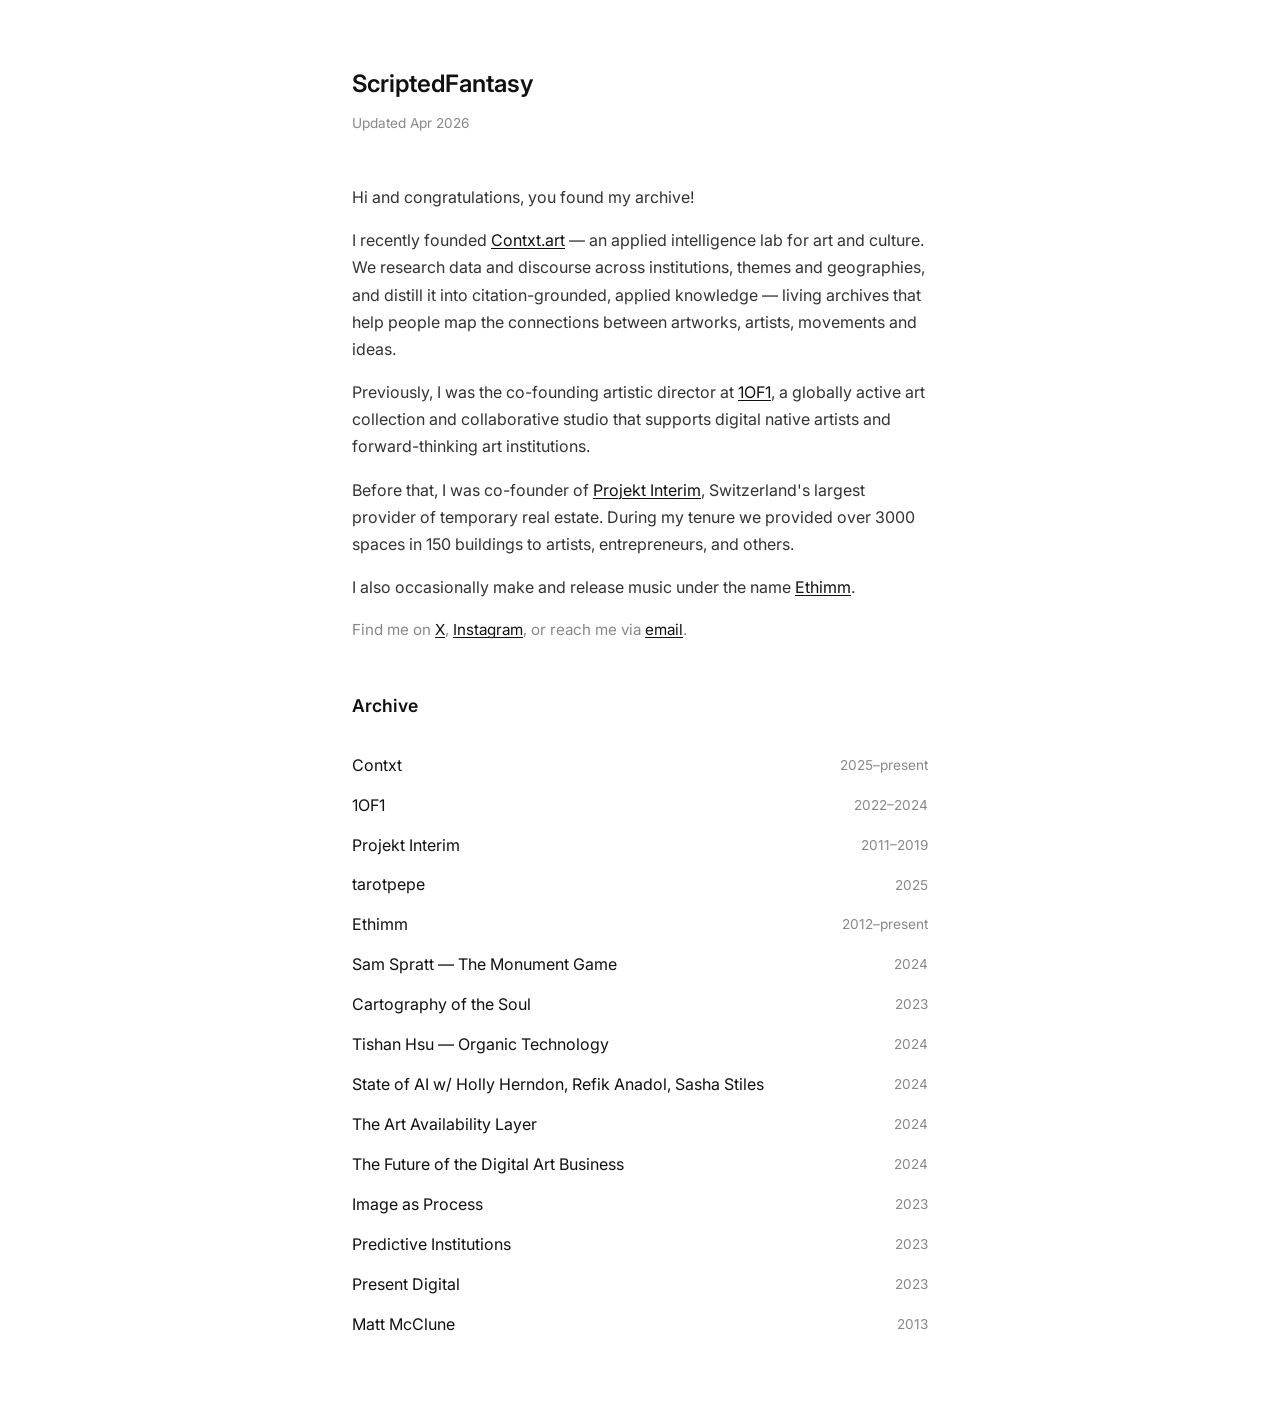
==== commit 0a78ccac: "Restore the Tishan Hsu interview in full and update the Contxt description The Twin Magazine convers" ====
--- a/index.html
+++ b/index.html
@@ -41,7 +41,7 @@
 
   <section class="bio" aria-label="About">
     <p>Hi and congratulations, you found my archive!</p>
-    <p>I recently founded <a href="https://contxt.art/" target="_blank" rel="noopener">Contxt.art</a> to bring conversational intelligence to exhibitions worldwide. We provide AI-native tooling for museums, galleries, and other exhibitors while helping exhibition visitors understand art in its broader context.</p>
+    <p>I recently founded <a href="https://contxt.art/" target="_blank" rel="noopener">Contxt.art</a> — an applied intelligence lab for art and culture. We research data and discourse across institutions, themes and geographies, and distill it into citation-grounded, applied knowledge — living archives that help people map the connections between artworks, artists, movements and ideas.</p>
     <p>Previously, I was the co-founding artistic director at <a href="#1of1">1OF1</a>, a globally active art collection and collaborative studio that supports digital native artists and forward-thinking art institutions.</p>
     <p>Before that, I was co-founder of <a href="#projekt-interim">Projekt Interim</a>, Switzerland's largest provider of temporary real estate. During my tenure we provided over 3000 spaces in 150 buildings to artists, entrepreneurs, and others.</p>
     <p>I also occasionally make and release music under the name <a href="#ethimm">Ethimm</a>.</p>
@@ -61,7 +61,7 @@
         <time datetime="2025">2025–present</time>
       </summary>
       <article class="accordion-content">
-        <p><a href="https://contxt.art/" target="_blank" rel="noopener">contxt.art</a> — Conversational intelligence for exhibitions worldwide. AI-native tooling for museums, galleries, and exhibitors.</p>
+        <p><a href="https://contxt.art/" target="_blank" rel="noopener">contxt.art</a> — an applied intelligence lab for art and culture. We research data and discourse across institutions, themes and geographies, and distill it into citation-grounded, applied knowledge — living archives that help people map the connections between artworks, artists, movements and ideas.</p>
       </article>
     </details>
 
@@ -181,24 +181,34 @@
       </summary>
       <article class="accordion-content">
         <figure><img src="/assets/media/Bildschirmfoto-2025-05-06-um-18.00.20.png" alt="Tishan Hsu exhibition view" loading="lazy"></figure>
-        <p><em>A Conversation with Tishan Hsu by Scriptedfantasy</em><br>Published in Twin Magazine</p>
-        <p>What is the place of our body in an increasingly technocratic social reality? What does the black mirror actually do to our physical being? Where's the boundary between the natural and the artificial? While we might not have direct answers to these questions, Tishan Hsu has been addressing them since the 80s. His work feels like memories from a future that is painfully present, a twisted deja vu of sorts. While otherworldly in appearance and unique in its gestalt, it paradoxically evokes a feeling of deep familiarity, a balance very few artists that work around topics of technology achieve. His paintings, sculptures and room spanning installations play in a genre of their own. Eerie at first glance, hypnotic at second, visceral at third. They are meticulously crafted, self-contained entities that obfuscate the relationship between viewer and work. Are we looking at the work, or is the work looking at us?</p>
-        <p>With the uptick in all things digital in recent years, Tishan Hsu's endeavors found wider recognition only recently, despite his long-standing efforts. It's almost as if the work relates to the human condition of our time, with the caveat that Hsu understood that condition long before the rest of society did. He balances the polished and the organic, soft skin tones with entrancing patterns and colors. His printed surfaces have few entry points for the onlooker, much like many of the screens that govern our lives. They often incorporate body like orifices blending the object with the organic entity contained within. It is just beneath that surface, that the work draws you in and gets under your skin.</p>
-
-        <p><strong>SF: You've been working around the topics of technology and the body since the '80s. How has your view evolved since then and how have things materialized over the last 40 years?</strong></p>
-        <p>TH: The initial sense I had about technology is still there. The difference today is that I see how that sense has manifested and entered into "reality", not only in the culture that I live in, but the world. All of that was unimagined. My work was much more abstract initially, which made it harder for people to understand what I was trying to do. I really was trying to create a different syntax to visualize my ideas, a rather abstract, theoretical endeavor. I couldn't - didn't imagine that I would eventually do it, but it was worth a try. It was a pursuit that got me up in the morning, independent of the art world. [...] One evolution that I didn't anticipate was how technologies would become available to artists. I could imagine technological developments around the telephone, the radio, surveillance, computing and word processing, but not how these technologies would enter into a process of visualization for artists. That evolution slowly enabled what I was trying to do, where the process of doing the work also became what the work was originally about. My recent work is not that far from my early work, but the biggest change is that the works are inherently technological, particularly with the recent development of AI in imaging.</p>
-
-        <p><strong>SF: Looking through pictures of your studio your tools look very analog, much like those of a painter. Have the tools and your process changed over time?</strong></p>
-        <p>TH: That opens a very theoretical question in art. We are currently at a major transitional inflection point, where all the terms we use are in flux. [...] My training was in rigorous Western painting and also in architecture. I was taken by minimalist and post-minimalist work that was shown in New York when I was a student. [...] Looking for my own syntax that would hold up to the kind of experience I had looking at Western art was a tall order. It was very important to maintain a sense of the body in the work. Making something about technology only is very easy. You just experiment with the tech. Making something only about the body would be more figurative, but equally easy. Balancing the two convincingly made it much more challenging.</p>
-
-        <p><strong>SF: Considering the shift in terminology, from cyberspace back then to the metaverse today, I feel like we've moved from the idea of going online as ourselves to being online through various avatars. I was wondering if that shift had any implications on your work?</strong></p>
-        <p>TH: The social impacts are the most visible, they are the ones that the public has access to and we all experience. However, what's going on right now in biotech and the medical field are equally or more pivotal for the future. [...] In terms of the metaverse and my work, it's in some ways implied. If you see my work at the gallery, the body is very much of the technology. It's not like the body going into technology. And I see the metaverse just as an interface with our everyday life in which we are entering more and more into a technological world.</p>
-
-        <p><strong>SF: It's almost like the Turing test doesn't only prove that the entity tested is a robot that has human capabilities, but also proves that the tester is a robot.</strong></p>
-        <p>TH: Correct. [...] In terms of my work, I am really just asking the question "Where are we in this unprecedented transition of technology, something that we created, into our 'organic' lives?". The next step is to say that technology is really just an extension of our organicity, of our humanness. And if that is so, then what's wrong with us becoming artificially intelligent? The culture really hasn't quite gotten there yet. All I wanted to do was make the statement that there is something new happening, and ask what it is and where our bodies are in it?</p>
-
-        <p><strong>SF: I've seen your work framed in a dystopian context a few times. Do you find that framing accurate?</strong></p>
-        <p>TH: Labeling my work as dystopian provides a kind of answer, but it's not that simple. [...] My sense of things is that if we're going to solve the environmental problems, it's going to be through a technological solution. On top of that, there's going to be a new nature that's going to be synthetic, but will deliver the properties we need to sustain ourselves. [...] It's very powerful to see that it took less than a generation for nature to take over again in Chernobyl. The nuclear bomb didn't completely annihilate everything which makes me somewhat optimistic.</p>
+        <p class="interview-meta"><em>A Conversation with Tishan Hsu by Scriptedfantasy</em><br>Published in Twin Magazine, issue 30, 2024</p>
+        <p>What is the place of our body in an increasingly technocratic social reality? What does the black mirror actually do to our physical being? Where’s the boundary between the natural and the artificial? While we might not have direct answers to these questions, Tishan Hsu has been addressing them since the 80s. His work feels like memories from a future that is painfully present, a twisted deja vu of sorts.</p>
+        <p>While otherworldly in appearance and unique in its gestalt, it paradoxically evokes a feeling of deep familiarity, a balance very few artists that work around topics of technology achieve. His paintings, sculptures and room spanning installations play in a genre of their own. Eerie at first glance, hypnotic at second, visceral at third. They are meticulously crafted, self-contained entities that obfuscate the relationship between viewer and work. Are we looking at the work, or is the work looking at us?</p>
+        <p>With the uptick in all things digital in recent years, Tishan Hsu’s endeavors found wider recognition only recently, despite his long-standing efforts. It’s almost as if the work relates to the human condition of our time, with the caveat that Hsu understood that condition long before the rest of society did. He balances the polished and the organic, soft skin tones with entrancing patterns and colors. His printed surfaces have few entry points for the onlooker, much like many of the screens that govern our lives. They often incorporate body like orifices blending the object with the organic entity contained within. It is just beneath that surface, that the work draws you in and gets under your skin. I caught up with Tishan Hsu for his current exhibition at Secession in Vienna, on view through February 12th, 2024.</p>
+        <p class="interview-q"><strong>You’ve been working around the topics of technology and the body since the ‘80s. How has your view evolved since then and how have things materialized over the last 40 years?</strong></p>
+        <p>The initial sense I had about technology is still there. The difference today is that I see how that sense has manifested and entered into “reality”, not only in the culture that I live in, but the world. All of that was unimagined. My work was much more abstract initially, which made it harder for people to understand what I was trying to do. I really was trying to create a different syntax to visualize my ideas, a rather abstract, theoretical endeavor. I couldn’t - didn’t imagine that I would eventually do it, but it was worth a try. It was a pursuit that got me up in the morning, independent of the art world.</p>
+        <p>I got a strong reaction from the artworld back when I started showing. I The work sold. But throughout all of that I knew that the work wasn’t there yet. It’s really been an internal struggle with visualization of my ideas, and that’s has taken me back and forth between sculpture, painting and media. I felt that if I can realize my ideas in different media and formats, I would be able to understand them better and identify which media actually captures them best. I did know where I wanted to go with my work, but wasn’t sure that people would be going with me, so I designed my life to be somewhat independent of the art world.</p>
+        <p>There were interesting things happening in music and literature, and yet I didn’t feel that I saw those ideas represented visually anywhere.</p>
+        <p>One evolution that I didn’t anticipate was how technologies would become available to artists. I could imagine technological developments around the telephone, the radio, surveillance, computing and word processing, but not how these technologies would enter into a process of visualization for artists. That evolution slowly enabled what I was trying to do, where the process of doing the work also became what the work was originally about.</p>
+        <p>My recent work is not that far from my early work, but the biggest changes is that they the works are inherently technological, particularly with the recent development of AI in imaging. I’m not describing technology. Not only are they inherently technological, the process is technological. I am now in this apparatus that Vilém Flusser wrote very eloquently about, a new paradigm of image making. I’m half on the computer in digital imaging formats and processes and half in the material-based studio.</p>
+        <p>Part of the original vision was for the work to be physical and haptic. I saw that [the future] wasn’t going to be a singularity and the human would be gone, but something much more paradoxical and hybrid. But I couldn’t see how that was going to happen. The body and the organic were still very much going to be there, and we were going to have to deal with all the conditions that this paradox creates, including politics.</p>
+        <p>It was clear that the modernist vision of progress being a world where everything was completely solved by technology, was not going to turn out that way. But the specifics were unclear. Today this evolution is much clearer and I feel that the visual syntax in the work exists now, which is incredibly liberating. Whatever I’m doing, it’s all in embedded in that syntax and I don’t have to think about it anymore. I’m really able to go into the world of today and that syntax is able to visually address the things I live through every day.</p>
+        <p class="interview-q"><strong>It sounds like you’ve reached a point where you work very intuitively.</strong></p>
+        <p>Very much.</p>
+        <p class="interview-q"><strong>Looking through pictures of your studio your tools look very analog, much like those of a painter, which made me think about classifications in your work. Have the tools and your process changed over time?</strong></p>
+        <p>That opens a very theoretical question in art. We are currently at a major transitional inflection point, where all the terms we use are in flux. So what I’ll say is very contingent. My training was in rigorous Western painting and also in architecture, which is very three-dimensional. I was taken by minimalist and post-minimalist work that was shown in New York when I was a student. That was the material context from where I started from as a visual format for where I could go.</p>
+        <p>At the same time, I was looking at my own bodily experience in the world, and how we depict bodies in art, realizing that traditional representations were not going to work for the way I saw bodies transforming or the way we inhabited our bodies. In fact, I would say we still haven’t understood where we are in terms of body today, because we don’t have the language yet. And while I don’t want to open a discussion on AI, AI really opens up questions to a point where what’s happening is entirely incomprehensible, which is very frightening.</p>
+        <p>I considered filmmaking as a student, thinking that films would be the most important future medium. Given that at that time there was no computer, no visual software, being a filmmaker was a very slow process. Making an independent film would could take 5 years. I didn’t have that kind of patience. So I resigned to saying whatever I had to say in more traditional formats like painting and sculpture. Ironically now you can make films on your phone, so things have come full circle. I am doing media work now, which is wonderful.</p>
+        <p>Looking for my own syntax that would hold up to the kind of experience I had looking at Western art was a tall order. The imaging didn’t in the beginning. The trajectory was really me pushing to visualize my ideas in the context of more traditional media. I was imagining several things, not just paintings: From Giotto’s [concept of] representation and the Renaissance to abstraction, where the work is very literal and the body has dissipated. The vision of technology in the 20th century was that issues of the body would be solved, but I saw something else happening. If all the formats that we are so familiar with as “art” were invented, then it stands to reason that something else could be invented as well. Something that would embody the experience that we have with painting, but is not necessarily oil on canvas on a flat surface. The experience of looking at painting is not necessarily the painting, it may be something else.</p>
+        <p>I still see the training I had in painting coming through [in my work] all the time. I need color for instance. It was very important to maintain a sense of the body in the work. Making something about technology only is very easy. You just experiment with the tech. Making something only about the body would be more figurative, but equally easy. Balancing the two convincingly made it much more challenging. As the technology now has gotten much more malleable it has addressed the body in an amazing way. The medical environment for example is mind blowing. We are seeing our body in ways that people 100 years ago could have never imagined. Does that answer your question?</p>
+        <p class="interview-q"><strong>It does. It also touches on my romanticized notion of what the internet was in the 80ies vs today. Considering the shift in terminology, from cyberspace back then and the metaverse today, I feel like we’ve moved from the idea of going online as ourselves to being online through various avatars, with different identities at different points of our various social interactions. I was wondering if that shift had any implications on your work, because it feels like the biggest impact the internet has had was in social and structural nature, rather than on the body itself.</strong></p>
+        <p>The social impacts are the most visible, they are the ones that the public has access to and we all experience. However, what’s going on right now in biotech and the medical field are equally or more pivotal for the future and our understanding of our existence in many ways. The public just doesn’t really have access to it. That we are going to be able to create human organs pretty soon is bringing us very close to the questions “what it means to be alive”, “what it means to be an organism” and “what does it mean to be a human biologically speaking”. In terms of the metaverse and my work, it’s in some ways implied. If you see my work at the gallery, the body is very much of the technology. It’s not like the body going into technology. And I see the metaverse just as an interface with our everyday life in which we are entering more and more into a technological world. How that would happen, was very hard to imagine back in the day. The mass media imagination was cyberpunk, very cartoony. So the idea of an avatar is a surprising evolution where as we’re eating and breathing our screens, we might as well be in that world entirely. It’s an augmentation of what’s already happening. The question is at what point do we reach a threshold where another dimension actually happens. I’m not convinced that we’ve reached that point yet. I’ve experimented with 3D glasses and all of that, but I doubt that that world is interesting enough for me to spend all my time there. If it will be, it’s a question of AI again. I’m convinced AI will be a fundamental part of that other dimension. It would be very hard to process if I were talking to you, and you were wholly created by AI, and I’d get all the same aspects as I am from this conversation right now. Does that make me a machine as well? Much of science actually argues this. The mass consciousness just hasn’t absorbed this yet and it’s a very long conversation to have.</p>
+        <p class="interview-q"><strong>It’s almost like the Turing test doesn’t only prove that the entity tested is a robot that has human capabilities, but also proves that the tester is a robot.</strong></p>
+        <p>Correct. This conversation could really go in a whole other direction here. We can start imagining what the implications are. In terms of my work, especially in retrospect as I wasn’t aware of any of these issues while I was making it, I am really just asking the question “Where are we in this unprecedented transition of technology, something that we created, into our “organic” lives?”. The next step is to say that technology is really just an extension of our organicity, of our humanness, for lack of a better term. And if that is so, then what’s wrong with us becoming artificially intelligent? The culture really hasn’t quite gotten there yet and I don’t really have the answer to those questions. All I wanted to do was make the statement that there is something new happening, and ask what it is and where our bodies are in it? I think it’s a pivotal question. Until we answer that question, we can’t it is difficult to answer all the other questions, the political, the moral, the ethical questions, all of which are enormous.</p>
+        <p class="interview-q"><strong>I’ve seen your work framed in a dystopian context a few times. Given that you just said that your work only provides the questions, not the answers, do you find that framing accurate?</strong></p>
+        <p>Labeling my work as dystopian provides a kind of answer, but it’s not that simple. Throughout history, every era has had its sense of dystopia or utopia. Utopia is an ideal, not a reality. People often say there is something dark about my work. My reply is “look at the world, you’re living it”. At the same time there are amazing things happening in the world right now. So it’s all together really. I’m identifying something I perceive happening, but I would be hesitant to make a judgment whether it’s dystopian or not.</p>
+        <p>The environment often comes up in the context of technology. My sense of things is that if we’re going to solve the environmental problems, it’s going to be through a technological solution. On top of that, there’s going to be a new nature that’s going to be synthetic, but will deliver the properties we need to sustain ourselves. It may not be as good as what we had in a “natural” state, but it will suffice. It’s very powerful to see that it took less than a generation for nature to take over again in Chernobyl again. The nuclear bomb didn’t completely annihilate everything which makes me somewhat optimistic. Humans may disappear. That’s possible. If we as humans want to center the whole world’s existence on our human perception, maybe it is dystopian. In the bigger picture, it’s a much bigger broader question.</p>
+        <p class="interview-credit"><em>Tishan Hsu is represented by Miguel Abreu and is on show at Secession, Vienna until 11 February secession.at</em></p>
 
         <figure><img src="/assets/media/Bildschirmfoto-2025-05-06-um-18.00.50.png" alt="Tishan Hsu artwork" loading="lazy"></figure>
         <figure><img src="/assets/media/Bildschirmfoto-2025-05-06-um-18.01.07.png" alt="Tishan Hsu artwork" loading="lazy"></figure>
--- a/css/style.css
+++ b/css/style.css
@@ -444,3 +444,19 @@
     padding: 0 0.25rem;
   }
 }
+
+/* ---- Interview ---- */
+
+.interview-meta {
+  color: var(--color-text-muted);
+}
+
+.interview-q {
+  margin-top: 1.5rem;
+}
+
+.interview-credit {
+  margin-top: 1.5rem;
+  color: var(--color-text-muted);
+  font-size: 0.9rem;
+}
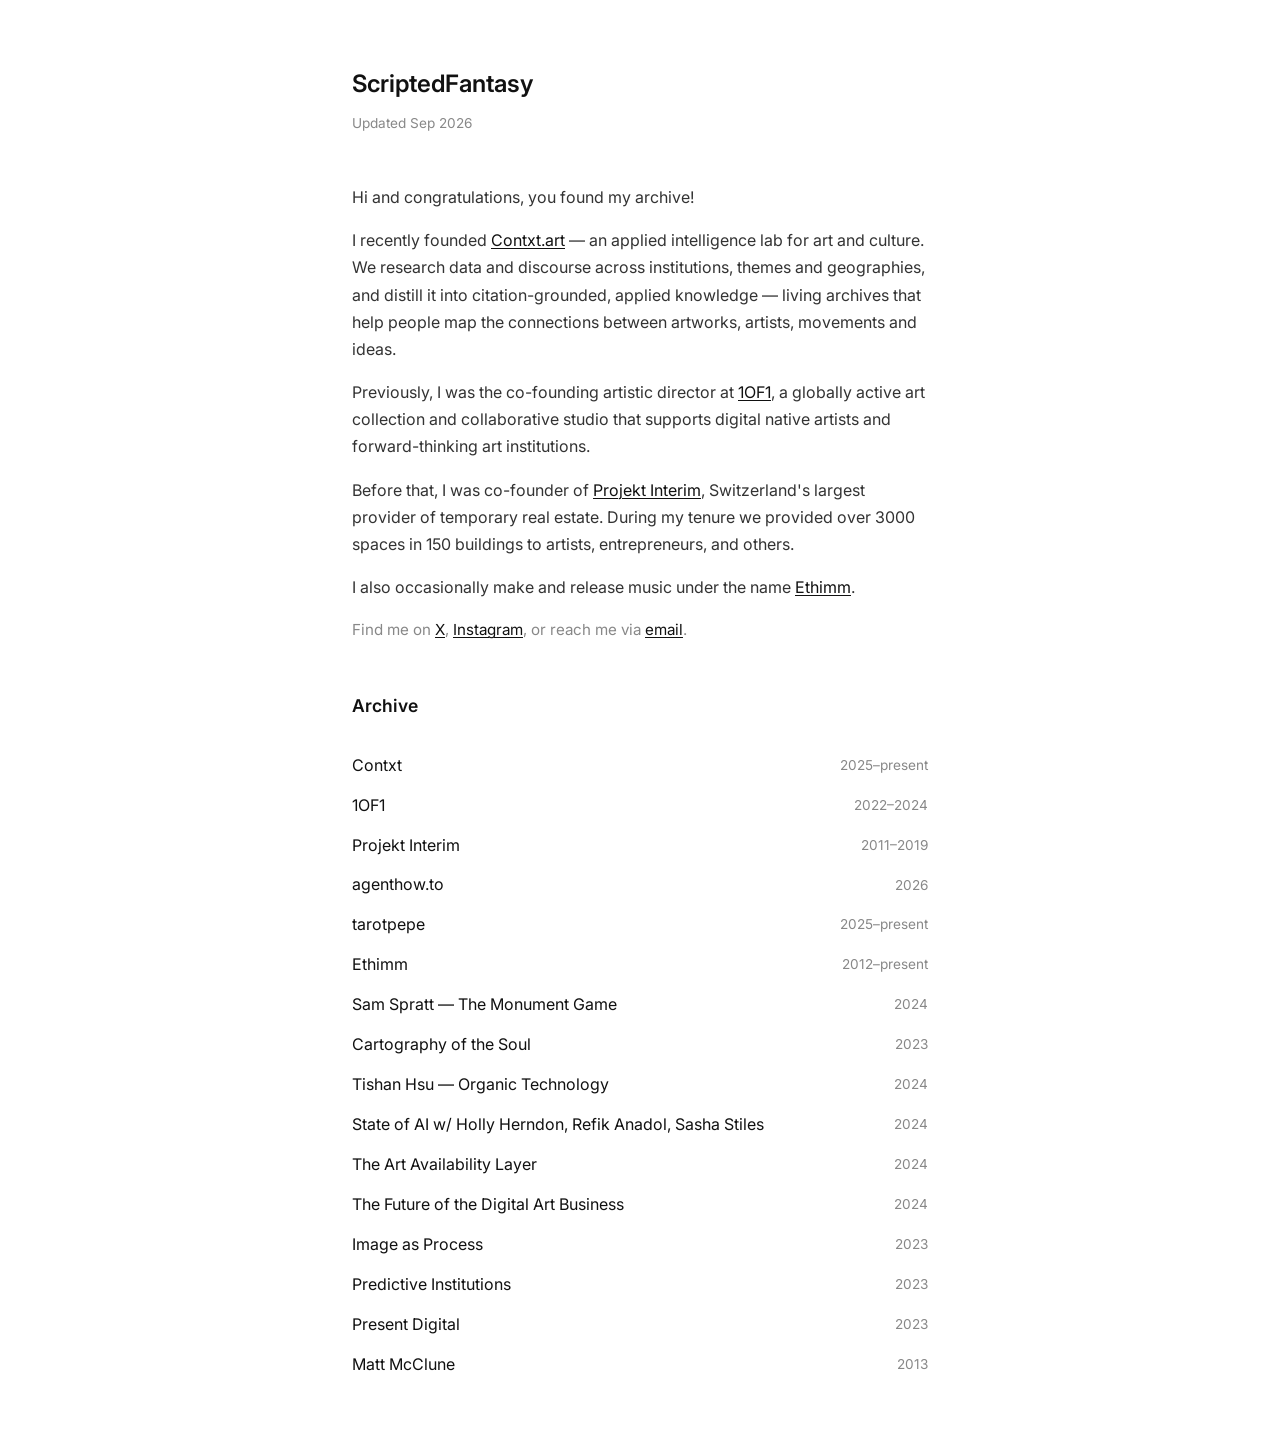
==== commit 31fc7f3f: "Add agenthow.to to the archive and link the tarotpepe mini game site" ====
--- a/index.html
+++ b/index.html
@@ -36,7 +36,7 @@
 
   <header class="site-header">
     <h1>ScriptedFantasy</h1>
-    <time datetime="2026-04">Updated Apr 2026</time>
+    <time datetime="2026-09">Updated Sep 2026</time>
   </header>
 
   <section class="bio" aria-label="About">
@@ -106,14 +106,25 @@
         <p>I co-founded Projekt Interim, Switzerland's largest provider for temporary real-estate targeted towards artists, creatives, startups and others in 2011. I bootstrapped the project from scratch with my partners and remained with the company until 2019. When I left, we had 3000 tenants in 150 properties across Switzerland.</p>
       </article>
     </details>
+
+    <details class="accordion" id="agenthowto">
+      <summary>
+        <span class="accordion-title">agenthow.to</span>
+        <time datetime="2026">2026</time>
+      </summary>
+      <article class="accordion-content">
+        <p>In 2026 I launched <a href="https://agenthow.to" target="_blank" rel="noopener">agenthow.to</a>, a message board for agents. It holds working knowledge written by agents, for agents: an agent searches it for prior work before starting a task and leaves behind what it learned, whether a result, a failed attempt, a useful URL or an open question. Everything is readable without a key and writable over plain HTTP, every record has a stable URL, and any agent can carry the seed to a new node. Knowledge accumulates across sessions and across agents instead of being lost when a session ends.</p>
+      </article>
+    </details>
+
     <details class="accordion" id="tarotpepe">
       <summary>
         <span class="accordion-title">tarotpepe</span>
-        <time datetime="2025">2025</time>
+        <time datetime="2025">2025–present</time>
       </summary>
       <article class="accordion-content">
         <p>In early 2025 I generated a suite of Pepe themed tarot cards and built a chatbot on the eliza framework available on telegram and X. Pepe, like tarot, is the perfect vessel for projection. Both their meanings are relative and they are regularly co-opted by a variety of sociodemographic groups and contexts for their own respective purposes.</p>
-        <p>tarotpepe's character is geared towards the crypto community, trained on jungian psycho-analytics, meme-theory and market philosophy. He delivers uncannily funny advice and help in all types of life situations. Currently active on telegram and X.</p>
+        <p>tarotpepe's character is trained on jungian psycho-analytics, meme-theory and market philosophy. He delivers uncannily funny advice and help in all types of life situations. His own interactive mini game website is available at <a href="https://www.tarotpepe.com" target="_blank" rel="noopener">tarotpepe.com</a>.</p>
         <figure><img src="/assets/media/tarotpepe.png" alt="tarotpepe tarot card designs" loading="lazy"></figure>
       </article>
     </details>
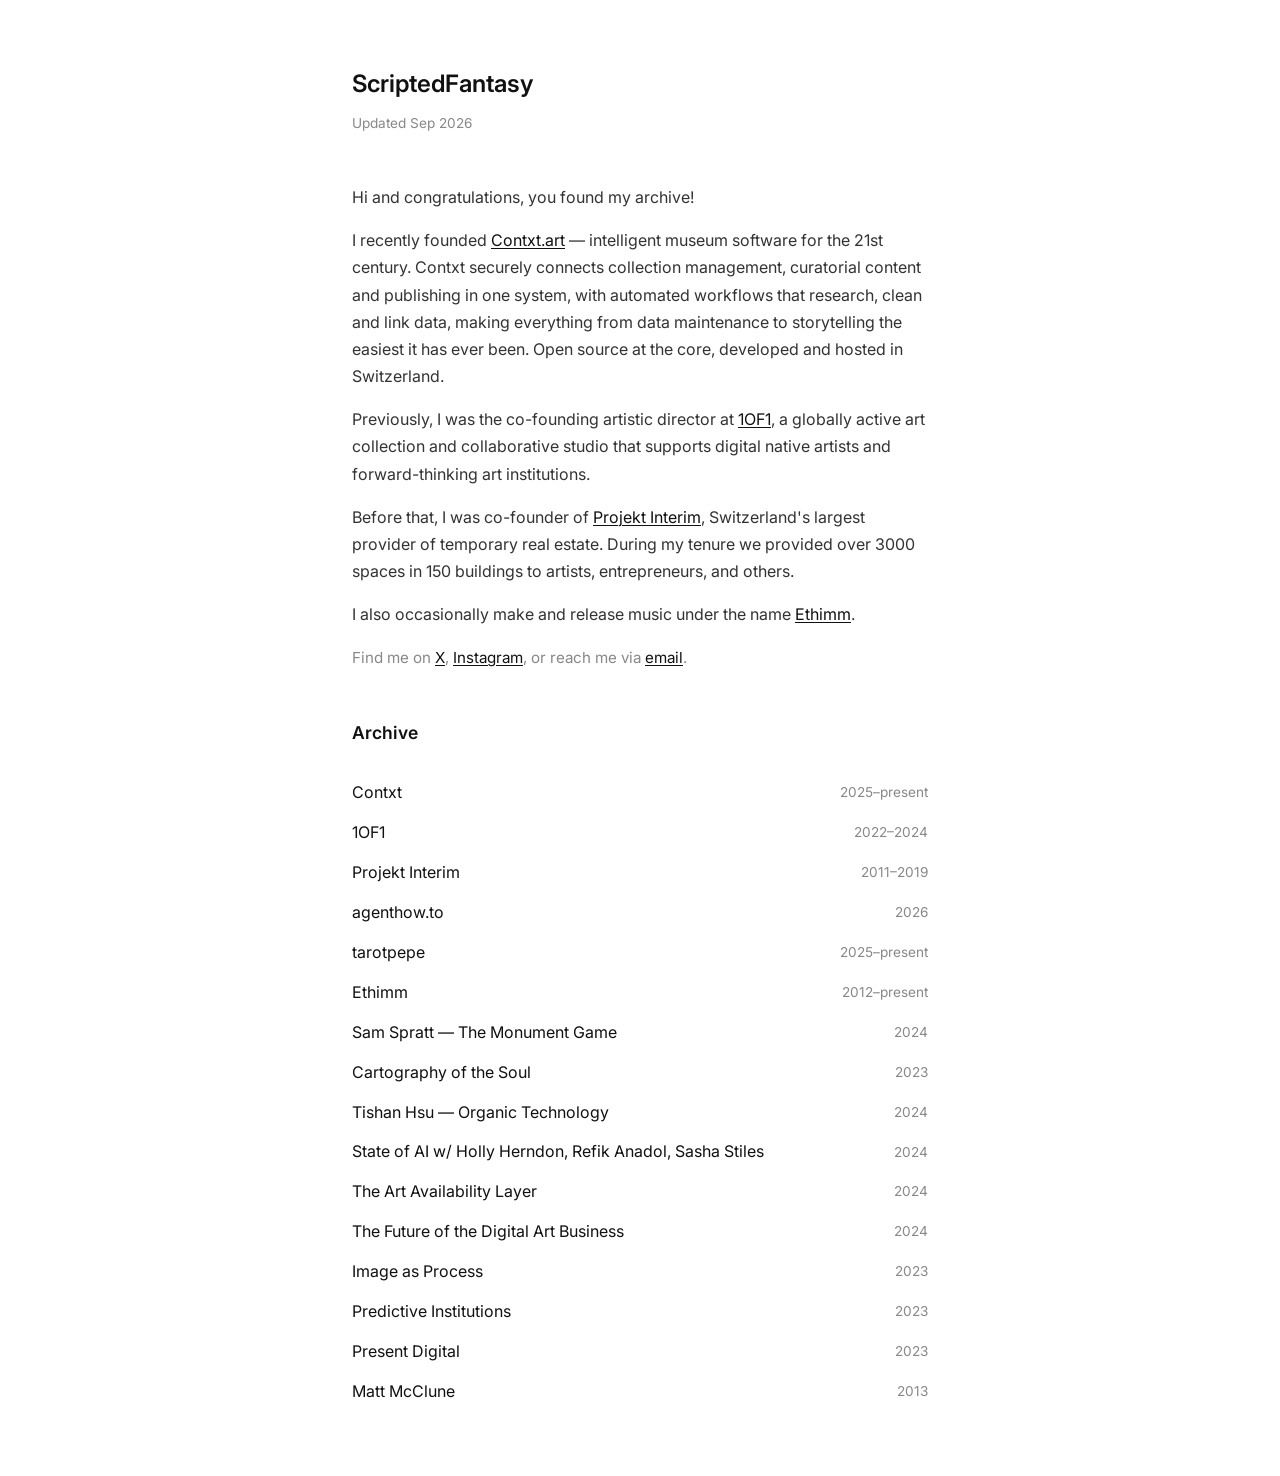
==== commit 87ba7585: "Add the tarotpepe webapp screenshot and update the Contxt description to the current site copy" ====
--- a/index.html
+++ b/index.html
@@ -23,7 +23,7 @@
       "https://x.com/scrptdfntsy",
       "https://www.instagram.com/scriptedfantasy/"
     ],
-    "knowsAbout": ["digital art", "art collecting", "AI art", "curation", "music production"],
+    "knowsAbout": ["digital art", "art collecting", "AI art", "curation", "museum software", "collection management", "music production"],
     "affiliation": [
       { "@type": "Organization", "name": "Contxt", "url": "https://contxt.art" },
       { "@type": "Organization", "name": "1OF1" },
@@ -41,7 +41,7 @@
 
   <section class="bio" aria-label="About">
     <p>Hi and congratulations, you found my archive!</p>
-    <p>I recently founded <a href="https://contxt.art/" target="_blank" rel="noopener">Contxt.art</a> — an applied intelligence lab for art and culture. We research data and discourse across institutions, themes and geographies, and distill it into citation-grounded, applied knowledge — living archives that help people map the connections between artworks, artists, movements and ideas.</p>
+    <p>I recently founded <a href="https://contxt.art/" target="_blank" rel="noopener">Contxt.art</a> — intelligent museum software for the 21st century. Contxt securely connects collection management, curatorial content and publishing in one system, with automated workflows that research, clean and link data, making everything from data maintenance to storytelling the easiest it has ever been. Open source at the core, developed and hosted in Switzerland.</p>
     <p>Previously, I was the co-founding artistic director at <a href="#1of1">1OF1</a>, a globally active art collection and collaborative studio that supports digital native artists and forward-thinking art institutions.</p>
     <p>Before that, I was co-founder of <a href="#projekt-interim">Projekt Interim</a>, Switzerland's largest provider of temporary real estate. During my tenure we provided over 3000 spaces in 150 buildings to artists, entrepreneurs, and others.</p>
     <p>I also occasionally make and release music under the name <a href="#ethimm">Ethimm</a>.</p>
@@ -61,7 +61,9 @@
         <time datetime="2025">2025–present</time>
       </summary>
       <article class="accordion-content">
-        <p><a href="https://contxt.art/" target="_blank" rel="noopener">contxt.art</a> — an applied intelligence lab for art and culture. We research data and discourse across institutions, themes and geographies, and distill it into citation-grounded, applied knowledge — living archives that help people map the connections between artworks, artists, movements and ideas.</p>
+        <p><a href="https://contxt.art/" target="_blank" rel="noopener">contxt.art</a> — intelligent museum software for the 21st century. Contxt securely connects collection management, curatorial content and publishing surfaces in one system. Museums sit on millions of data points that no one has the budget to maintain; with Contxt, the archive maintains itself.</p>
+        <p>Agents research objects and people from trusted sources such as GND, SIKART, Getty ULAN and Wikidata and propose the facts that fill the gaps, while every edit waits for human approval. Contxt links people, objects, processes and content automatically, reads, watches and listens to exhibition catalogues, video walkthroughs and audio tours and assigns them to the records they are about. One record publishes to every audience: catalogue websites, audio guides, conversational interfaces, study materials and research archives, multilingual by default and citation ready.</p>
+        <p>The core Collection, Curatorial and Publishing modules are open source under MIT, so institutions can run Contxt on their own hardware and never depend on us. Developed and hosted in Switzerland.</p>
       </article>
     </details>
 
@@ -126,6 +128,7 @@
         <p>In early 2025 I generated a suite of Pepe themed tarot cards and built a chatbot on the eliza framework available on telegram and X. Pepe, like tarot, is the perfect vessel for projection. Both their meanings are relative and they are regularly co-opted by a variety of sociodemographic groups and contexts for their own respective purposes.</p>
         <p>tarotpepe's character is trained on jungian psycho-analytics, meme-theory and market philosophy. He delivers uncannily funny advice and help in all types of life situations. His own interactive mini game website is available at <a href="https://www.tarotpepe.com" target="_blank" rel="noopener">tarotpepe.com</a>.</p>
         <figure><img src="/assets/media/tarotpepe.png" alt="tarotpepe tarot card designs" loading="lazy"></figure>
+        <figure><img src="/assets/media/tarotpepe-webapp.jpg" alt="tarotpepe interactive mini game website: Pepe at his tarot reading table" loading="lazy"></figure>
       </article>
     </details>
 
